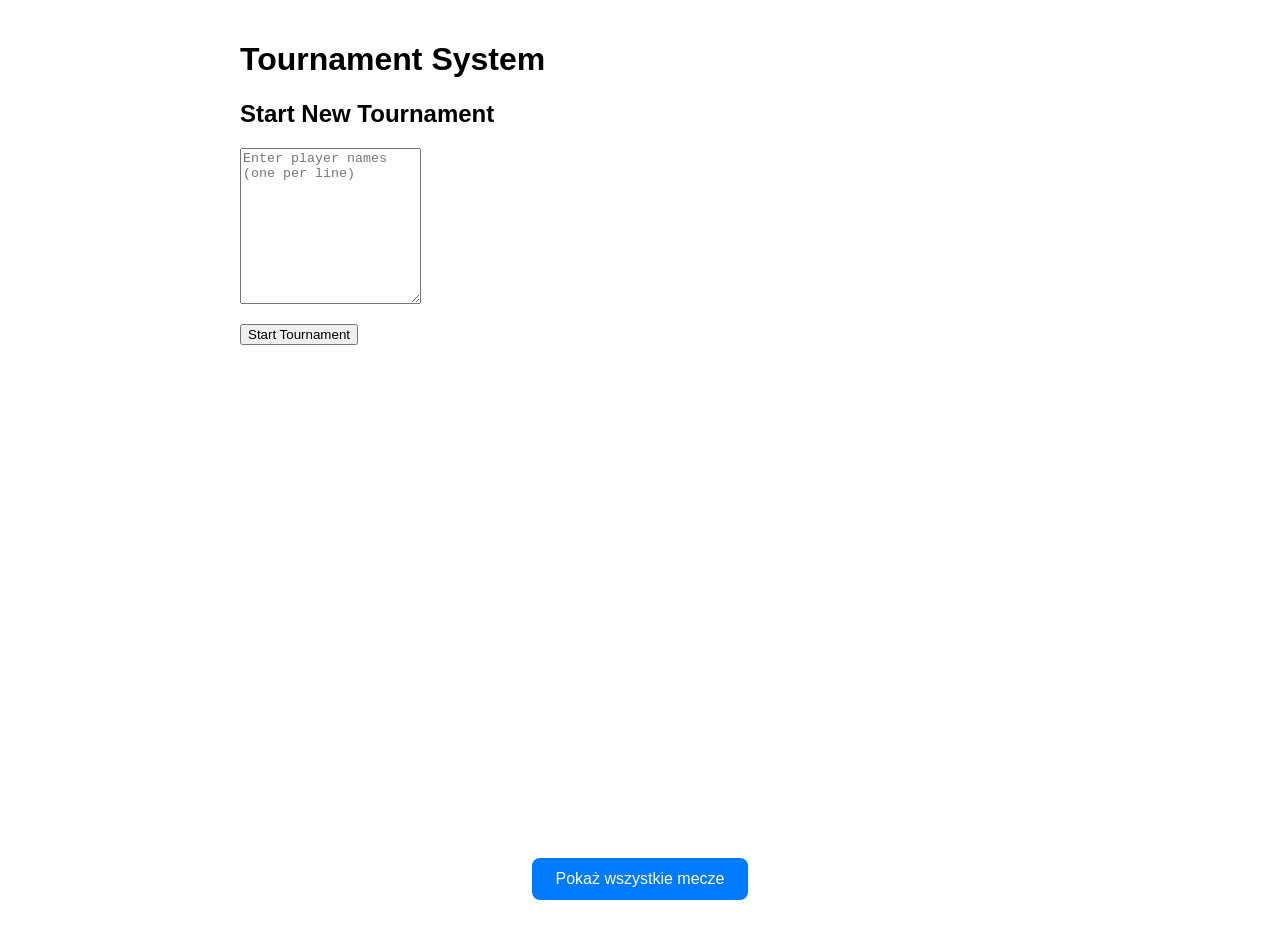
==== src/main/resources/static/index.html @ fcbdcaa3 "fixed button problem" ====
<!DOCTYPE html>
<html lang="en">
<head>
    <meta charset="UTF-8">
    <title>Birthday Tekken</title>
    <link rel="stylesheet" href="style.css">
</head>
<body>
<main>
    <h1>Tournament System</h1>

    <div id="setup-section">
        <h2>Start New Tournament</h2>
        <textarea id="players" rows="10" placeholder="Enter player names (one per line)"></textarea>
    </div>

    <p>
        <button onclick="startTournament()">Start Tournament</button>
    </p>

    <div id="tournament-section" style="display: none;">
        <div class="tournament-info">
            <h3>Round: <span id="current-round"></span></h3>
            <div id="tournament-status"></div>
        </div>

        <div id="matches"></div>
        <button onclick="submitResults()" id="submit-button">Submit Results</button>

        <div class="history-section" id="history-section" style="display:none;">
            <h3>Tournament: match history</h3>
            <div id="history-content"></div>
        </div>
    </div>
</main>

<!-- button na dole -->
<div class="bottom-button">
    <a href="/api/tournament/matches/all">
        <button>Pokaż wszystkie mecze</button>
    </a>
</div>

<script>
    let currentState = null;

    function startTournament() {
        const players = document.getElementById('players').value
            .split('\n')
            .map(p => p.trim())
            .filter(p => p.length > 0);

        if (players.length < 2) {
            alert('Please enter at least 2 players');
            return;
        }

        fetch('/api/tournament/start', {
            method: 'POST',
            headers: {'Content-Type': 'application/json'},
            body: JSON.stringify(players)
        })
        .then(async (res) => {
            if (!res.ok) {
                const data = await res.json().catch(() => ({}));
                throw new Error(data.message || `HTTP ${res.status}`);
            }
            return res.json();
        })
        .then(state => { currentState = state; showTournament(); updateDisplay(); })
        .catch(err => { alert(err.message || 'Error starting tournament'); });
    }

    function showTournament() {
        document.getElementById('setup-section').style.display = 'none';
        document.getElementById('tournament-section').style.display = 'block';
    }

    function updateDisplay() {
        if (!currentState) return;

        document.getElementById('current-round').textContent = currentState.round;
        const matchesDiv = document.getElementById('matches');
        matchesDiv.innerHTML = '';

        const statusDiv = document.getElementById('tournament-status');
        const submitButton = document.getElementById('submit-button');

        if (currentState.finished && !currentState.thirdPlaceMatchRequired) {
            statusDiv.innerHTML = `
                <p><strong>Tournament Finished!</strong></p>
                <p>🏆 Winner: ${currentState.winner}</p>
                ${currentState.runnerUp ? `<p>🥈 Runner-up: ${currentState.runnerUp}</p>` : ''}
                ${currentState.thirdPlace ? `<p>🥉 Third Place: ${currentState.thirdPlace}</p>` : ''}
            `;
            submitButton.style.display = 'none';
        } else {
            statusDiv.innerHTML = `<p>Tournament in progress - Round ${currentState.round}</p>`;
            submitButton.style.display = 'block';
        }

        const matches = currentState.thirdPlaceMatchRequired ?
            [currentState.thirdPlaceMatch] :
            currentState.currentMatches;

        matches.forEach((match, index) => {
            const matchDiv = document.createElement('div');
            matchDiv.className = 'match';

            if (match.byeMatch) {
                matchDiv.className += ' bye-match';
                matchDiv.innerHTML = `
                    <div>${match.player1} advances to next round (bye)</div>
                `;
            } else {
                matchDiv.innerHTML = `
                    <div class="match-players">
                        <div>
                            <label>
                                <input type="radio" name="match${index}" value="${match.player1}">
                                <span class="player">${match.player1}</span>
                            </label>
                        </div>
                        <div>
                            <label>
                                <input type="radio" name="match${index}" value="${match.player2}">
                                <span class="player">${match.player2}</span>
                            </label>
                        </div>
                    </div>
                `;
            }
            matchesDiv.appendChild(matchDiv);
        });

        renderHistory(currentState.history, currentState.thirdPlaceMatch, currentState.thirdPlace);
    }

    function submitResults() {
        try {
            const matches = currentState.thirdPlaceMatchRequired ?
                [currentState.thirdPlaceMatch] :
                currentState.currentMatches;

            const results = matches.map((match, index) => {
                if (match.byeMatch) {
                    return { ...match, winner: match.player1 };
                }
                const winner = document.querySelector(`input[name="match${index}"]:checked`)?.value;
                if (!winner) {
                    throw new Error('Please select a winner for all matches');
                }
                return { ...match, winner };
            });

            const endpoint = currentState.thirdPlaceMatchRequired ?
                '/api/tournament/submit-third-place?winner=' + encodeURIComponent(results[0].winner) :
                '/api/tournament/submit-results';

            const body = currentState.thirdPlaceMatchRequired ? null : results;

            fetch(endpoint, {
                method: 'POST',
                headers: currentState.thirdPlaceMatchRequired ? {} : {'Content-Type': 'application/json'},
                body: currentState.thirdPlaceMatchRequired ? null : JSON.stringify(body)
            })
            .then(response => {
                if (!response.ok) {
                    throw new Error('Network response was not ok');
                }
                return response.json();
            })
            .then(state => {
                currentState = state;
                updateDisplay();
            })
            .catch(error => {
                console.error('Error:', error);
                alert('Error submitting results');
            });
        } catch (error) {
            alert(error.message);
        }
    }

    function renderHistory(history, thirdPlaceMatch, thirdPlaceWinner) {
        const histSection = document.getElementById('history-section');
        const histContent = document.getElementById('history-content');
        if (!history || history.length === 0) {
            histSection.style.display = 'none';
            return;
        }
        histSection.style.display = 'block';
        histContent.innerHTML = '';

        const rounds = {};
        let thirdPlaceHistory = null;
        history.forEach(match => {
            if (match.round && match.round.toLowerCase().includes('third')) {
                thirdPlaceHistory = match;
                return;
            }
            if (!rounds[match.round]) {
                rounds[match.round] = [];
            }
            rounds[match.round].push(match);
        });

        Object.keys(rounds).sort((a, b) => {
            return parseInt(a.replace(/\D/g,''), 10) - parseInt(b.replace(/\D/g,''), 10);
        }).forEach(roundName => {
            const roundDiv = document.createElement('div');
            roundDiv.className = 'history-round';
            roundDiv.innerHTML = `<div class="history-round-title">${roundName}</div>`;

            rounds[roundName].forEach(match => {
                const matchEl = document.createElement('div');
                matchEl.className = 'history-match';
                if (match.byeMatch) {
                    matchEl.innerHTML = `<span class="bye-match">${match.player1} bye</span>`;
                } else if (match.winner) {
                    matchEl.classList.add('winner');
                    matchEl.innerHTML = `${match.player1} vs ${match.player2} — <span>Zwycięzca: ${match.winner}</span>`;
                } else {
                    matchEl.innerHTML = `${match.player1} vs ${match.player2}`;
                }
                roundDiv.appendChild(matchEl);
            });
            histContent.appendChild(roundDiv);
        });

        if (thirdPlaceHistory) {
            const thirdDiv = document.createElement('div');
            thirdDiv.className = 'history-round';
            thirdDiv.innerHTML = `<div class="third-place-title">Mecz o 3. miejsce:</div>
                <div class="history-match${thirdPlaceHistory.winner ? ' winner' : ''}">
                    ${thirdPlaceHistory.player1} vs ${thirdPlaceHistory.player2}
                    ${thirdPlaceHistory.winner ? `— <span>Zwycięzca: ${thirdPlaceHistory.winner}</span>` : ''}
                </div>`;
            histContent.appendChild(thirdDiv);
        }
    }
</script>
</body>
</html>
---- src/main/resources/static/style.css ----
body {
    font-family: Arial, sans-serif;
    max-width: 800px;
    margin: 0 auto;
    padding: 20px;
    min-height: 100vh;
    display: flex;
    flex-direction: column;
}

main {
    flex: 1;
}

.match {
    border: 1px solid #ccc;
    padding: 10px;
    margin: 10px 0;
    border-radius: 4px;
}

.player {
    padding: 5px;
    margin: 2px;
}

.winner {
    background-color: #e6ffe6;
}

.tournament-info {
    margin-bottom: 20px;
    padding: 10px;
    background-color: #f5f5f5;
    border-radius: 4px;
}

.bye-match {
    color: #666;
    font-style: italic;
}

.history-section {
    margin-top: 30px;
    background: #fafcff;
    border-radius: 4px;
    padding: 16px;
    border: 1px solid #e7eef5;
}

.history-round {
    margin-bottom: 15px;
}

.history-round-title {
    font-weight: bold;
    margin-bottom: 5px;
}

.third-place-title {
    font-style: italic;
    margin-top: 18px;
    font-weight: bold;
}

.history-match.winner span {
    font-weight: bold;
    color: #228822;
}

/* --- styl i pozycja przycisku --- */
.bottom-button {
    text-align: center;
    padding: 20px;
}

.bottom-button a button {
    background-color: #007bff; /* niebieski */
    color: white;
    border: none;
    padding: 12px 24px;
    font-size: 16px;
    border-radius: 8px;
    cursor: pointer;
    transition: background-color 0.3s;
}

.bottom-button a button:hover {
    background-color: #0056b3;
}
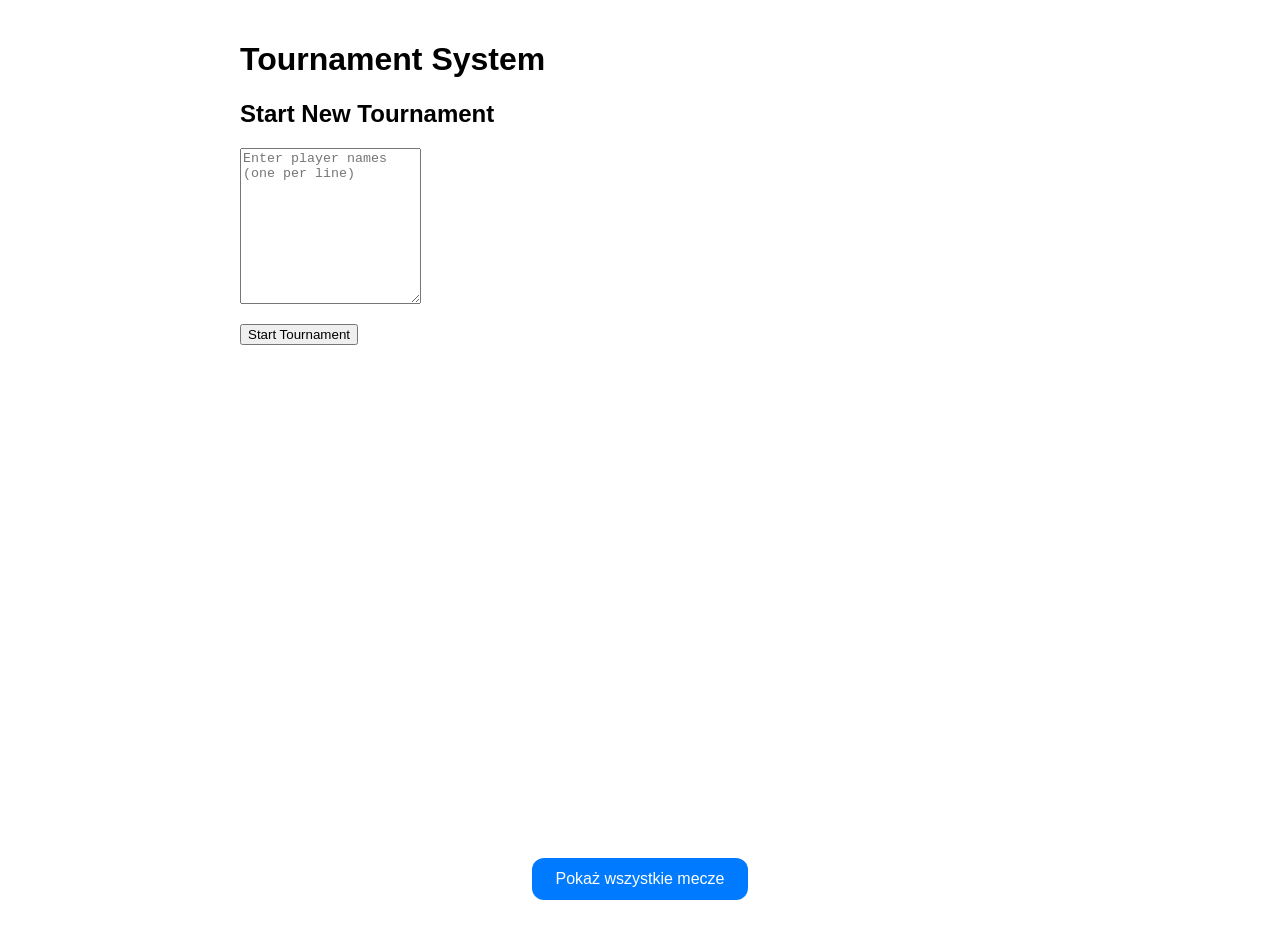
==== commit 9632c99e: "button placemenet change" ====
--- a/src/main/resources/static/index.html
+++ b/src/main/resources/static/index.html
@@ -34,7 +34,7 @@
     </div>
 </main>
 
-<!-- button na dole -->
+
 <div class="bottom-button">
     <a href="/api/tournament/matches/all">
         <button>Pokaż wszystkie mecze</button>
--- a/src/main/resources/static/style.css
+++ b/src/main/resources/static/style.css
@@ -80,7 +80,7 @@
     border: none;
     padding: 12px 24px;
     font-size: 16px;
-    border-radius: 8px;
+    border-radius: 12px;
     cursor: pointer;
     transition: background-color 0.3s;
 }
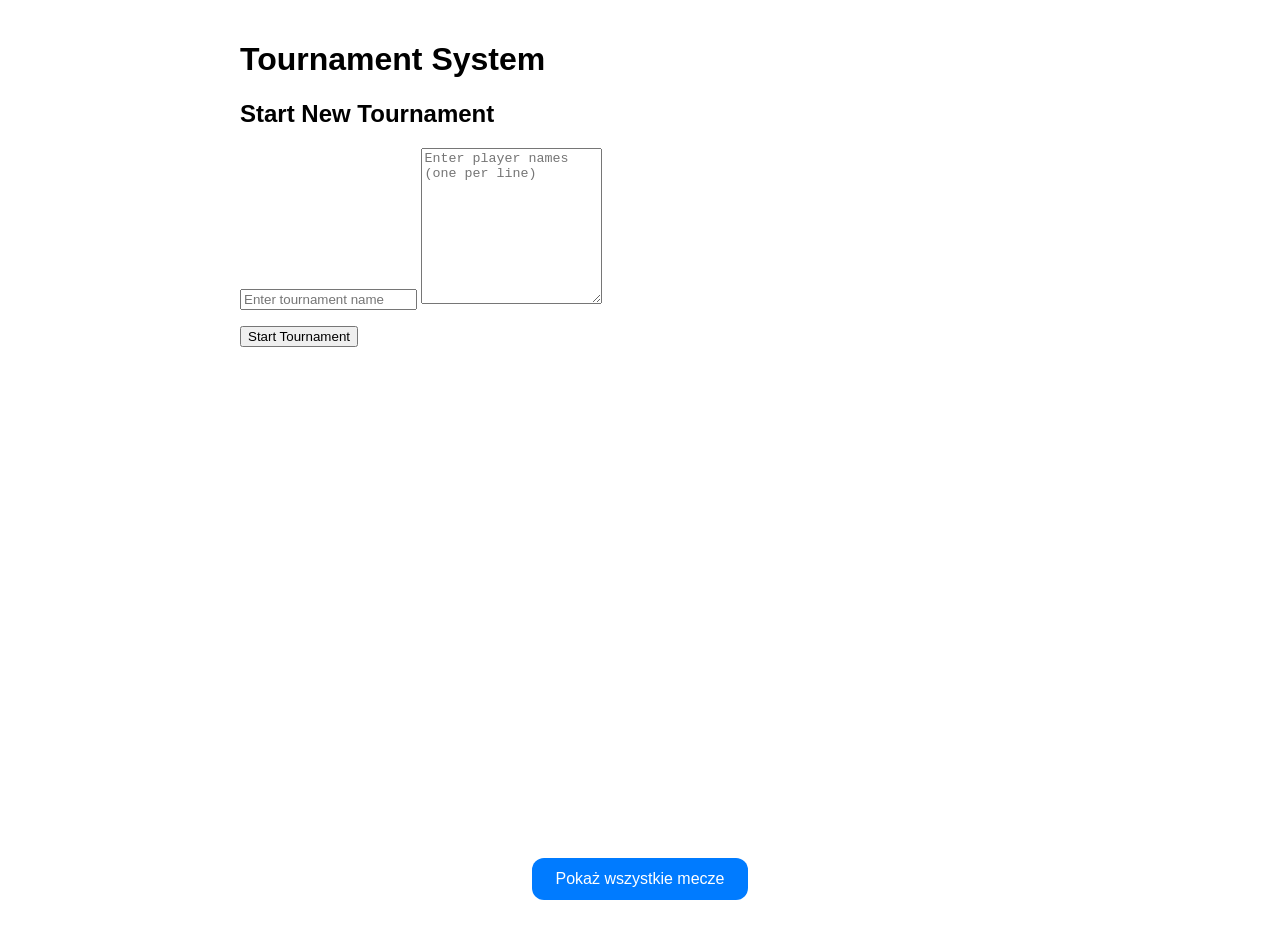
==== commit c07cff29: "added name torunament" ====
--- a/src/main/resources/static/index.html
+++ b/src/main/resources/static/index.html
@@ -11,6 +11,10 @@
 
     <div id="setup-section">
         <h2>Start New Tournament</h2>
+
+        <!-- 👇 nowe pole na nazwę turnieju -->
+        <input type="text" id="tournamentName" placeholder="Enter tournament name" />
+
         <textarea id="players" rows="10" placeholder="Enter player names (one per line)"></textarea>
     </div>
 
@@ -20,6 +24,7 @@
 
     <div id="tournament-section" style="display: none;">
         <div class="tournament-info">
+            <h2 id="tournament-title">Tournament: <span id="tournament-name"></span></h2>
             <h3>Round: <span id="current-round"></span></h3>
             <div id="tournament-status"></div>
         </div>
@@ -34,9 +39,8 @@
     </div>
 </main>
 
-
 <div class="bottom-button">
-    <a href="/api/tournament/matches/all">
+    <a href="/matches.html">
         <button>Pokaż wszystkie mecze</button>
     </a>
 </div>
@@ -45,20 +49,27 @@
     let currentState = null;
 
     function startTournament() {
+        const tournamentName = document.getElementById('tournamentName').value.trim();
         const players = document.getElementById('players').value
             .split('\n')
             .map(p => p.trim())
             .filter(p => p.length > 0);
 
+        if (!tournamentName) {
+            alert('Please enter a tournament name');
+            return;
+        }
         if (players.length < 2) {
             alert('Please enter at least 2 players');
             return;
         }
 
+        const payload = { name: tournamentName, players };
+
         fetch('/api/tournament/start', {
             method: 'POST',
             headers: {'Content-Type': 'application/json'},
-            body: JSON.stringify(players)
+            body: JSON.stringify(payload)
         })
         .then(async (res) => {
             if (!res.ok) {
@@ -67,7 +78,13 @@
             }
             return res.json();
         })
-        .then(state => { currentState = state; showTournament(); updateDisplay(); })
+        .then(state => {
+            currentState = state;
+            // jeśli backend nie odsyła nazwy, zachowaj lokalnie
+            currentState.tournamentName = currentState.tournamentName || tournamentName;
+            showTournament();
+            updateDisplay();
+        })
         .catch(err => { alert(err.message || 'Error starting tournament'); });
     }
 
@@ -79,7 +96,10 @@
     function updateDisplay() {
         if (!currentState) return;
 
+        document.getElementById('tournament-name').textContent =
+            currentState.tournamentName || currentState.name || '(unnamed)';
         document.getElementById('current-round').textContent = currentState.round;
+
         const matchesDiv = document.getElementById('matches');
         matchesDiv.innerHTML = '';
 
@@ -109,9 +129,7 @@
 
             if (match.byeMatch) {
                 matchDiv.className += ' bye-match';
-                matchDiv.innerHTML = `
-                    <div>${match.player1} advances to next round (bye)</div>
-                `;
+                matchDiv.innerHTML = `<div>${match.player1} advances to next round (bye)</div>`;
             } else {
                 matchDiv.innerHTML = `
                     <div class="match-players">
@@ -144,13 +162,13 @@
 
             const results = matches.map((match, index) => {
                 if (match.byeMatch) {
-                    return { ...match, winner: match.player1 };
+                    return { ...match, winner: match.player1, tournamentName: currentState.tournamentName };
                 }
                 const winner = document.querySelector(`input[name="match${index}"]:checked`)?.value;
                 if (!winner) {
                     throw new Error('Please select a winner for all matches');
                 }
-                return { ...match, winner };
+                return { ...match, winner, tournamentName: currentState.tournamentName };
             });
 
             const endpoint = currentState.thirdPlaceMatchRequired ?
--- a/src/main/resources/static/style.css
+++ b/src/main/resources/static/style.css
@@ -88,3 +88,20 @@
 .bottom-button a button:hover {
     background-color: #0056b3;
 }
+
+..danger-btn {
+     background-color: #dc3545; /* czerwony */
+     color: white;
+     border: none;
+     padding: 10px 20px;
+     border-radius: 8px;
+     font-size: 16px;
+     cursor: pointer;
+     margin-top: 20px;
+ }
+
+ .danger-btn:hover {
+     background-color: #b02a37; /* ciemniejszy czerwony */
+ }
+z
+
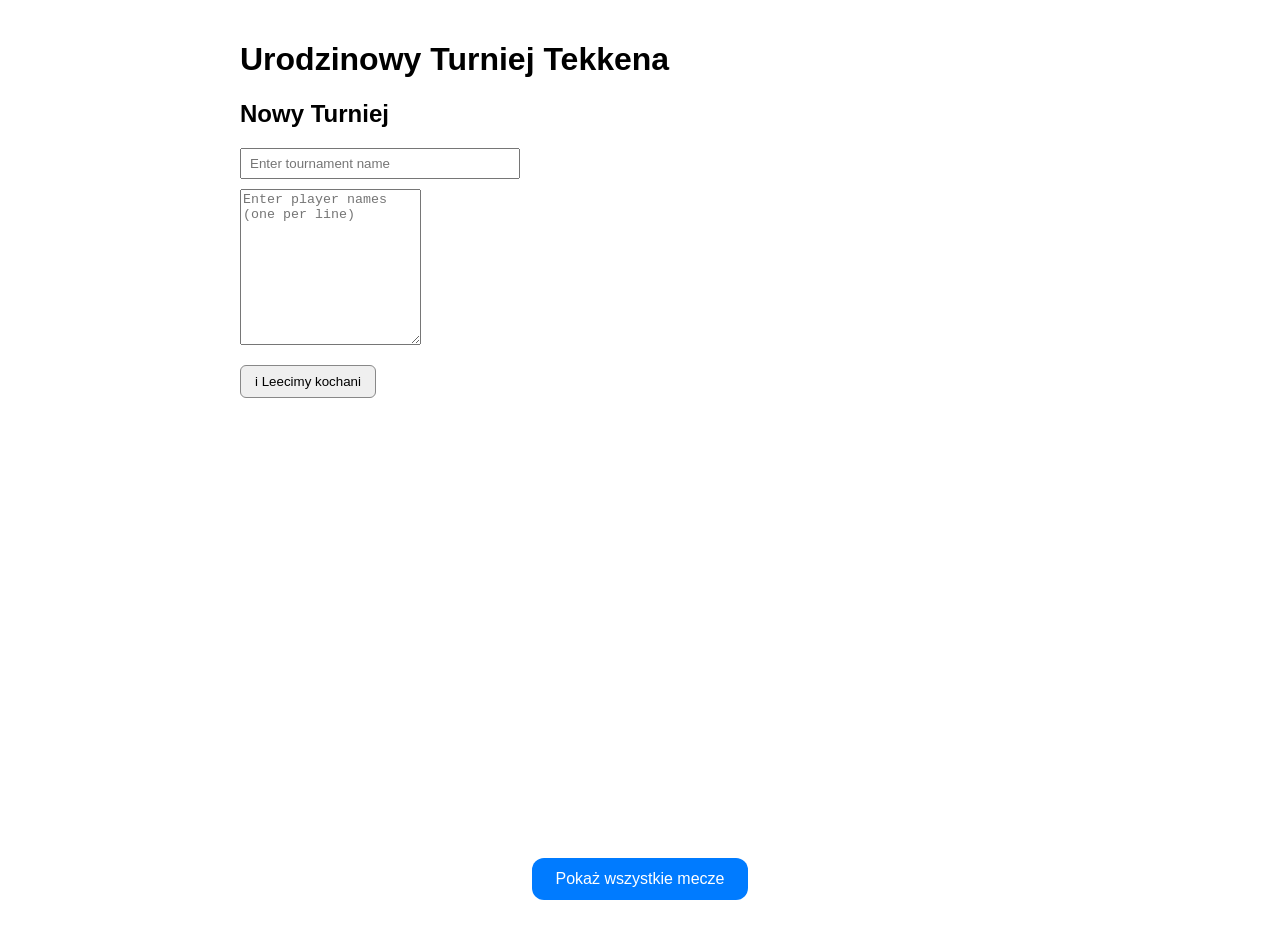
==== commit 087eae78: "fixed torunament name input bug" ====
--- a/src/main/resources/static/index.html
+++ b/src/main/resources/static/index.html
@@ -7,10 +7,10 @@
 </head>
 <body>
 <main>
-    <h1>Tournament System</h1>
+    <h1>Urodzinowy Turniej Tekkena</h1>
 
     <div id="setup-section">
-        <h2>Start New Tournament</h2>
+        <h2>Nowy Turniej</h2>
 
         <!-- 👇 nowe pole na nazwę turnieju -->
         <input type="text" id="tournamentName" placeholder="Enter tournament name" />
@@ -19,7 +19,7 @@
     </div>
 
     <p>
-        <button onclick="startTournament()">Start Tournament</button>
+        <button onclick="startTournament()">i Leecimy kochani</button>
     </p>
 
     <div id="tournament-section" style="display: none;">
@@ -49,44 +49,42 @@
     let currentState = null;
 
     function startTournament() {
-        const tournamentName = document.getElementById('tournamentName').value.trim();
-        const players = document.getElementById('players').value
-            .split('\n')
-            .map(p => p.trim())
-            .filter(p => p.length > 0);
-
-        if (!tournamentName) {
-            alert('Please enter a tournament name');
-            return;
-        }
-        if (players.length < 2) {
-            alert('Please enter at least 2 players');
-            return;
-        }
-
-        const payload = { name: tournamentName, players };
-
-        fetch('/api/tournament/start', {
-            method: 'POST',
-            headers: {'Content-Type': 'application/json'},
-            body: JSON.stringify(payload)
-        })
-        .then(async (res) => {
-            if (!res.ok) {
-                const data = await res.json().catch(() => ({}));
-                throw new Error(data.message || `HTTP ${res.status}`);
-            }
-            return res.json();
-        })
-        .then(state => {
-            currentState = state;
-            // jeśli backend nie odsyła nazwy, zachowaj lokalnie
-            currentState.tournamentName = currentState.tournamentName || tournamentName;
-            showTournament();
-            updateDisplay();
-        })
-        .catch(err => { alert(err.message || 'Error starting tournament'); });
-    }
+    const tournamentName = document.getElementById('tournamentName').value.trim();
+    const players = document.getElementById('players').value
+        .split('\n')
+        .map(p => p.trim())
+        .filter(p => p.length > 0);
+
+    if (!tournamentName) {
+        alert('Please enter a tournament name');
+        return;
+    }
+    if (players.length < 2) {
+        alert('Please enter at least 2 players');
+        return;
+    }
+
+    // 👉 BACKEND oczekuje samej listy, więc wysyłamy tylko players:
+    fetch('/api/tournament/start', {
+        method: 'POST',
+        headers: {'Content-Type': 'application/json'},
+        body: JSON.stringify(players)
+    })
+    .then(async (res) => {
+        if (!res.ok) {
+            const data = await res.json().catch(() => ({}));
+            throw new Error(data.message || `HTTP ${res.status}`);
+        }
+        return res.json();
+    })
+    .then(state => {
+        currentState = state || {};
+        currentState.tournamentName = tournamentName;
+        showTournament();
+        updateDisplay();
+    })
+    .catch(err => { alert(err.message || 'Error starting tournament'); });
+}
 
     function showTournament() {
         document.getElementById('setup-section').style.display = 'none';
--- a/src/main/resources/static/style.css
+++ b/src/main/resources/static/style.css
@@ -103,5 +103,19 @@
  .danger-btn:hover {
      background-color: #b02a37; /* ciemniejszy czerwony */
  }
-z
 
+button {
+  padding: 8px 14px;
+  border-radius: 6px;
+  border: 1px solid #888;
+  cursor: pointer;
+}
+button:hover { filter: brightness(0.95); }
+#tournamentName {
+  display: block;
+  margin-bottom: 10px;
+  padding: 6px 8px;
+  width: 260px;
+}
+
+
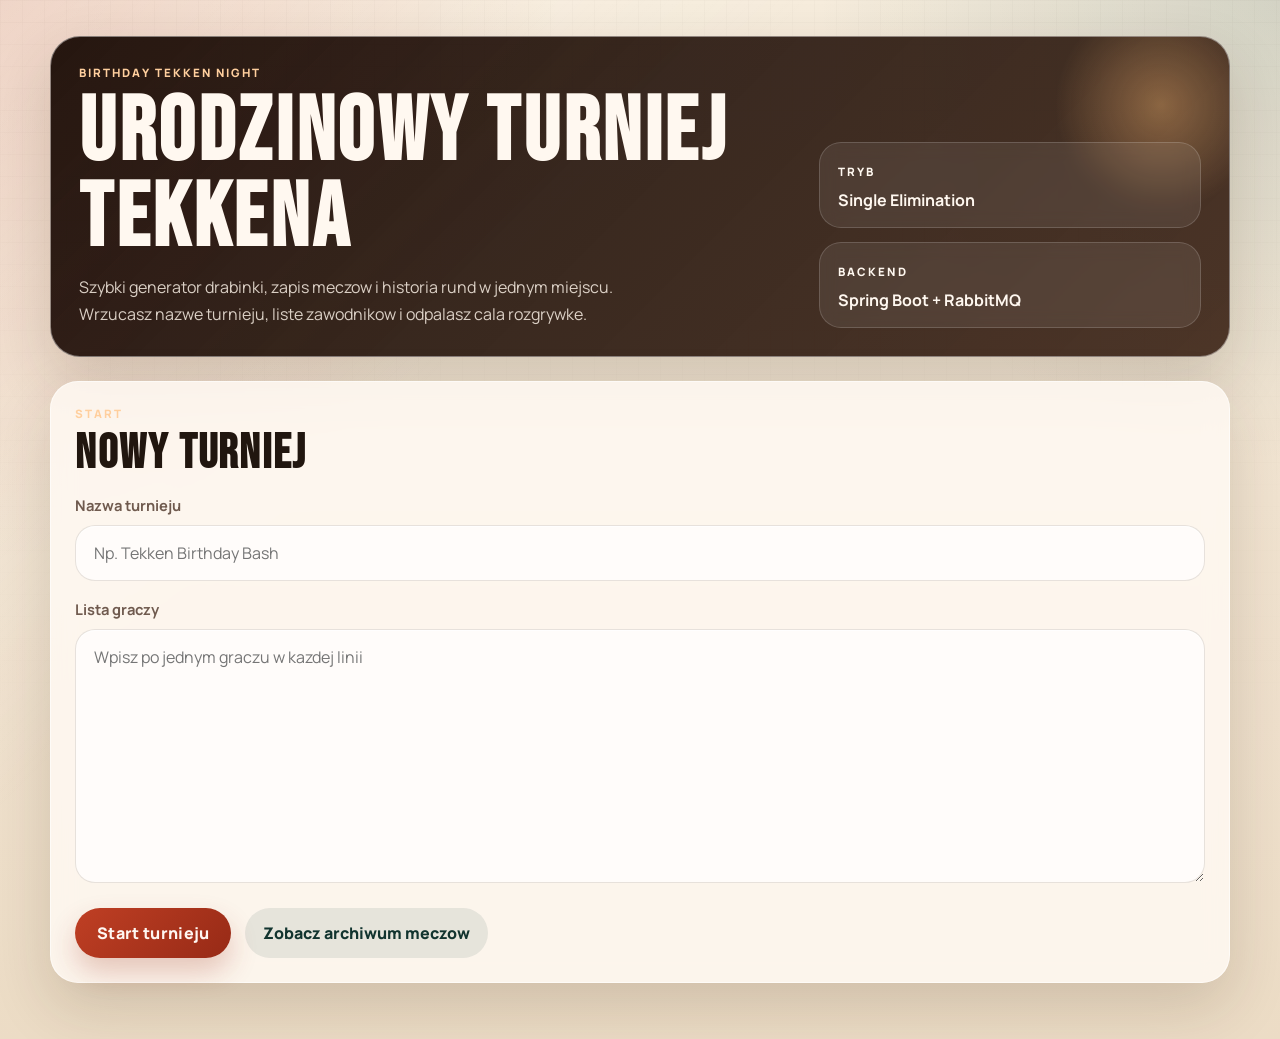
==== commit 512aedc6: "frontend fixed" ====
--- a/src/main/resources/static/index.html
+++ b/src/main/resources/static/index.html
@@ -2,260 +2,82 @@
 <html lang="en">
 <head>
     <meta charset="UTF-8">
+    <meta name="viewport" content="width=device-width, initial-scale=1.0">
     <title>Birthday Tekken</title>
+    <link rel="preconnect" href="https://fonts.googleapis.com">
+    <link rel="preconnect" href="https://fonts.gstatic.com" crossorigin>
+    <link href="https://fonts.googleapis.com/css2?family=Bebas+Neue&family=Manrope:wght@400;500;700;800&display=swap" rel="stylesheet">
     <link rel="stylesheet" href="style.css">
 </head>
-<body>
-<main>
-    <h1>Urodzinowy Turniej Tekkena</h1>
+<body class="page-home">
+<main class="page-shell">
+    <section class="hero-panel">
+        <div class="hero-copy">
+            <p class="eyebrow">Birthday Tekken Night</p>
+            <h1>Urodzinowy Turniej Tekkena</h1>
+            <p class="hero-text">
+                Szybki generator drabinki, zapis meczow i historia rund w jednym miejscu.
+                Wrzucasz nazwe turnieju, liste zawodnikow i odpalasz cala rozgrywke.
+            </p>
+        </div>
+        <div class="hero-badge-stack">
+            <div class="stat-chip">
+                <span class="stat-chip-label">Tryb</span>
+                <strong>Single Elimination</strong>
+            </div>
+            <div class="stat-chip">
+                <span class="stat-chip-label">Backend</span>
+                <strong>Spring Boot + RabbitMQ</strong>
+            </div>
+        </div>
+    </section>
 
-    <div id="setup-section">
-        <h2>Nowy Turniej</h2>
+    <section class="panel-card setup-card" id="setup-section">
+        <div class="section-heading">
+            <p class="section-kicker">Start</p>
+            <h2>Nowy Turniej</h2>
+        </div>
 
-        <!-- 👇 nowe pole na nazwę turnieju -->
-        <input type="text" id="tournamentName" placeholder="Enter tournament name" />
+        <label class="field-label" for="tournamentName">Nazwa turnieju</label>
+        <input type="text" id="tournamentName" placeholder="Np. Tekken Birthday Bash" />
 
-        <textarea id="players" rows="10" placeholder="Enter player names (one per line)"></textarea>
-    </div>
+        <label class="field-label" for="players">Lista graczy</label>
+        <textarea id="players" rows="10" placeholder="Wpisz po jednym graczu w kazdej linii"></textarea>
 
-    <p>
-        <button onclick="startTournament()">i Leecimy kochani</button>
-    </p>
+        <div class="cta-row">
+            <button class="primary-button" onclick="startTournament()">Start turnieju</button>
+            <a class="ghost-link" href="/matches.html">Zobacz archiwum meczow</a>
+        </div>
+    </section>
 
-    <div id="tournament-section" style="display: none;">
-        <div class="tournament-info">
-            <h2 id="tournament-title">Tournament: <span id="tournament-name"></span></h2>
-            <h3>Round: <span id="current-round"></span></h3>
+    <section class="tournament-layout" id="tournament-section" style="display: none;">
+        <div class="panel-card tournament-info">
+            <div class="section-heading compact-heading">
+                <p class="section-kicker">Live bracket</p>
+                <h2 id="tournament-title">Tournament: <span id="tournament-name"></span></h2>
+            </div>
+            <div class="round-pill">Runda <span id="current-round"></span></div>
             <div id="tournament-status"></div>
         </div>
 
-        <div id="matches"></div>
-        <button onclick="submitResults()" id="submit-button">Submit Results</button>
+        <div class="panel-card matches-card">
+            <div class="section-heading compact-heading">
+                <p class="section-kicker">Aktualna kolejka</p>
+                <h3>Wybierz zwyciezcow</h3>
+            </div>
+            <div id="matches"></div>
+            <button class="primary-button submit-button" onclick="submitResults()" id="submit-button">Zapisz wyniki</button>
+        </div>
 
-        <div class="history-section" id="history-section" style="display:none;">
-            <h3>Tournament: match history</h3>
+        <div class="panel-card history-section" id="history-section" style="display:none;">
+            <div class="section-heading compact-heading">
+                <p class="section-kicker">Historia</p>
+                <h3>Historia meczow</h3>
+            </div>
             <div id="history-content"></div>
         </div>
-    </div>
+    </section>
 </main>
-
-<div class="bottom-button">
-    <a href="/matches.html">
-        <button>Pokaż wszystkie mecze</button>
-    </a>
-</div>
-
-<script>
-    let currentState = null;
-
-    function startTournament() {
-    const tournamentName = document.getElementById('tournamentName').value.trim();
-    const players = document.getElementById('players').value
-        .split('\n')
-        .map(p => p.trim())
-        .filter(p => p.length > 0);
-
-    if (!tournamentName) {
-        alert('Please enter a tournament name');
-        return;
-    }
-    if (players.length < 2) {
-        alert('Please enter at least 2 players');
-        return;
-    }
-
-    // 👉 BACKEND oczekuje samej listy, więc wysyłamy tylko players:
-    fetch('/api/tournament/start', {
-        method: 'POST',
-        headers: {'Content-Type': 'application/json'},
-        body: JSON.stringify(players)
-    })
-    .then(async (res) => {
-        if (!res.ok) {
-            const data = await res.json().catch(() => ({}));
-            throw new Error(data.message || `HTTP ${res.status}`);
-        }
-        return res.json();
-    })
-    .then(state => {
-        currentState = state || {};
-        currentState.tournamentName = tournamentName;
-        showTournament();
-        updateDisplay();
-    })
-    .catch(err => { alert(err.message || 'Error starting tournament'); });
-}
-
-    function showTournament() {
-        document.getElementById('setup-section').style.display = 'none';
-        document.getElementById('tournament-section').style.display = 'block';
-    }
-
-    function updateDisplay() {
-        if (!currentState) return;
-
-        document.getElementById('tournament-name').textContent =
-            currentState.tournamentName || currentState.name || '(unnamed)';
-        document.getElementById('current-round').textContent = currentState.round;
-
-        const matchesDiv = document.getElementById('matches');
-        matchesDiv.innerHTML = '';
-
-        const statusDiv = document.getElementById('tournament-status');
-        const submitButton = document.getElementById('submit-button');
-
-        if (currentState.finished && !currentState.thirdPlaceMatchRequired) {
-            statusDiv.innerHTML = `
-                <p><strong>Tournament Finished!</strong></p>
-                <p>🏆 Winner: ${currentState.winner}</p>
-                ${currentState.runnerUp ? `<p>🥈 Runner-up: ${currentState.runnerUp}</p>` : ''}
-                ${currentState.thirdPlace ? `<p>🥉 Third Place: ${currentState.thirdPlace}</p>` : ''}
-            `;
-            submitButton.style.display = 'none';
-        } else {
-            statusDiv.innerHTML = `<p>Tournament in progress - Round ${currentState.round}</p>`;
-            submitButton.style.display = 'block';
-        }
-
-        const matches = currentState.thirdPlaceMatchRequired ?
-            [currentState.thirdPlaceMatch] :
-            currentState.currentMatches;
-
-        matches.forEach((match, index) => {
-            const matchDiv = document.createElement('div');
-            matchDiv.className = 'match';
-
-            if (match.byeMatch) {
-                matchDiv.className += ' bye-match';
-                matchDiv.innerHTML = `<div>${match.player1} advances to next round (bye)</div>`;
-            } else {
-                matchDiv.innerHTML = `
-                    <div class="match-players">
-                        <div>
-                            <label>
-                                <input type="radio" name="match${index}" value="${match.player1}">
-                                <span class="player">${match.player1}</span>
-                            </label>
-                        </div>
-                        <div>
-                            <label>
-                                <input type="radio" name="match${index}" value="${match.player2}">
-                                <span class="player">${match.player2}</span>
-                            </label>
-                        </div>
-                    </div>
-                `;
-            }
-            matchesDiv.appendChild(matchDiv);
-        });
-
-        renderHistory(currentState.history, currentState.thirdPlaceMatch, currentState.thirdPlace);
-    }
-
-    function submitResults() {
-        try {
-            const matches = currentState.thirdPlaceMatchRequired ?
-                [currentState.thirdPlaceMatch] :
-                currentState.currentMatches;
-
-            const results = matches.map((match, index) => {
-                if (match.byeMatch) {
-                    return { ...match, winner: match.player1, tournamentName: currentState.tournamentName };
-                }
-                const winner = document.querySelector(`input[name="match${index}"]:checked`)?.value;
-                if (!winner) {
-                    throw new Error('Please select a winner for all matches');
-                }
-                return { ...match, winner, tournamentName: currentState.tournamentName };
-            });
-
-            const endpoint = currentState.thirdPlaceMatchRequired ?
-                '/api/tournament/submit-third-place?winner=' + encodeURIComponent(results[0].winner) :
-                '/api/tournament/submit-results';
-
-            const body = currentState.thirdPlaceMatchRequired ? null : results;
-
-            fetch(endpoint, {
-                method: 'POST',
-                headers: currentState.thirdPlaceMatchRequired ? {} : {'Content-Type': 'application/json'},
-                body: currentState.thirdPlaceMatchRequired ? null : JSON.stringify(body)
-            })
-            .then(response => {
-                if (!response.ok) {
-                    throw new Error('Network response was not ok');
-                }
-                return response.json();
-            })
-            .then(state => {
-                currentState = state;
-                updateDisplay();
-            })
-            .catch(error => {
-                console.error('Error:', error);
-                alert('Error submitting results');
-            });
-        } catch (error) {
-            alert(error.message);
-        }
-    }
-
-    function renderHistory(history, thirdPlaceMatch, thirdPlaceWinner) {
-        const histSection = document.getElementById('history-section');
-        const histContent = document.getElementById('history-content');
-        if (!history || history.length === 0) {
-            histSection.style.display = 'none';
-            return;
-        }
-        histSection.style.display = 'block';
-        histContent.innerHTML = '';
-
-        const rounds = {};
-        let thirdPlaceHistory = null;
-        history.forEach(match => {
-            if (match.round && match.round.toLowerCase().includes('third')) {
-                thirdPlaceHistory = match;
-                return;
-            }
-            if (!rounds[match.round]) {
-                rounds[match.round] = [];
-            }
-            rounds[match.round].push(match);
-        });
-
-        Object.keys(rounds).sort((a, b) => {
-            return parseInt(a.replace(/\D/g,''), 10) - parseInt(b.replace(/\D/g,''), 10);
-        }).forEach(roundName => {
-            const roundDiv = document.createElement('div');
-            roundDiv.className = 'history-round';
-            roundDiv.innerHTML = `<div class="history-round-title">${roundName}</div>`;
-
-            rounds[roundName].forEach(match => {
-                const matchEl = document.createElement('div');
-                matchEl.className = 'history-match';
-                if (match.byeMatch) {
-                    matchEl.innerHTML = `<span class="bye-match">${match.player1} bye</span>`;
-                } else if (match.winner) {
-                    matchEl.classList.add('winner');
-                    matchEl.innerHTML = `${match.player1} vs ${match.player2} — <span>Zwycięzca: ${match.winner}</span>`;
-                } else {
-                    matchEl.innerHTML = `${match.player1} vs ${match.player2}`;
-                }
-                roundDiv.appendChild(matchEl);
-            });
-            histContent.appendChild(roundDiv);
-        });
-
-        if (thirdPlaceHistory) {
-            const thirdDiv = document.createElement('div');
-            thirdDiv.className = 'history-round';
-            thirdDiv.innerHTML = `<div class="third-place-title">Mecz o 3. miejsce:</div>
-                <div class="history-match${thirdPlaceHistory.winner ? ' winner' : ''}">
-                    ${thirdPlaceHistory.player1} vs ${thirdPlaceHistory.player2}
-                    ${thirdPlaceHistory.winner ? `— <span>Zwycięzca: ${thirdPlaceHistory.winner}</span>` : ''}
-                </div>`;
-            histContent.appendChild(thirdDiv);
-        }
-    }
-</script>
+<script src="/app.js?v=1"></script>
 </body>
 </html>
--- a/src/main/resources/static/style.css
+++ b/src/main/resources/static/style.css
@@ -1,121 +1,524 @@
+:root {
+    --bg: #f6ede1;
+    --bg-accent: #eadac6;
+    --panel: rgba(255, 250, 244, 0.84);
+    --panel-strong: #fff8f0;
+    --ink: #21160f;
+    --muted: #6f5a4e;
+    --line: rgba(86, 56, 34, 0.14);
+    --primary: #bf3f24;
+    --primary-strong: #972a16;
+    --secondary: #1f4d47;
+    --secondary-strong: #12342f;
+    --success: #2d7b4f;
+    --danger: #a52134;
+    --shadow: 0 24px 60px rgba(50, 28, 14, 0.16);
+}
+
+* {
+    box-sizing: border-box;
+}
+
+html {
+    min-height: 100%;
+    background:
+        radial-gradient(circle at top left, rgba(191, 63, 36, 0.24), transparent 34%),
+        radial-gradient(circle at top right, rgba(31, 77, 71, 0.18), transparent 28%),
+        linear-gradient(180deg, #f5ead8 0%, #efe0cb 48%, #ead8bf 100%);
+}
+
 body {
-    font-family: Arial, sans-serif;
-    max-width: 800px;
+    margin: 0;
+    min-height: 100vh;
+    color: var(--ink);
+    font-family: "Manrope", sans-serif;
+    background:
+        linear-gradient(135deg, rgba(255, 255, 255, 0.26), transparent 35%),
+        linear-gradient(0deg, rgba(255, 255, 255, 0.1), rgba(255, 255, 255, 0.1));
+}
+
+body::before {
+    content: "";
+    position: fixed;
+    inset: 0;
+    pointer-events: none;
+    background-image:
+        linear-gradient(rgba(33, 22, 15, 0.03) 1px, transparent 1px),
+        linear-gradient(90deg, rgba(33, 22, 15, 0.03) 1px, transparent 1px);
+    background-size: 22px 22px;
+    mask-image: linear-gradient(180deg, rgba(0, 0, 0, 0.45), transparent 90%);
+}
+
+h1,
+h2,
+h3 {
+    margin: 0;
+    line-height: 0.96;
+}
+
+h1,
+h2 {
+    font-family: "Bebas Neue", sans-serif;
+    letter-spacing: 0.04em;
+}
+
+p {
+    margin: 0;
+}
+
+a {
+    color: inherit;
+    text-decoration: none;
+}
+
+button,
+input,
+textarea {
+    font: inherit;
+}
+
+button {
+    border: 0;
+    cursor: pointer;
+}
+
+.page-shell {
+    width: min(1180px, calc(100% - 32px));
     margin: 0 auto;
-    padding: 20px;
-    min-height: 100vh;
+    padding: 36px 0 56px;
+}
+
+.hero-panel {
+    position: relative;
+    display: grid;
+    grid-template-columns: minmax(0, 1.5fr) minmax(260px, 0.8fr);
+    gap: 24px;
+    align-items: end;
+    margin-bottom: 24px;
+    padding: 28px;
+    border: 1px solid rgba(255, 255, 255, 0.42);
+    border-radius: 30px;
+    background:
+        linear-gradient(135deg, rgba(24, 13, 8, 0.93), rgba(54, 29, 16, 0.88)),
+        linear-gradient(135deg, rgba(191, 63, 36, 0.5), transparent 45%);
+    color: #fff8f0;
+    box-shadow: var(--shadow);
+    overflow: hidden;
+}
+
+.hero-panel::after {
+    content: "";
+    position: absolute;
+    top: -42px;
+    right: -42px;
+    width: 220px;
+    height: 220px;
+    border-radius: 50%;
+    background: radial-gradient(circle, rgba(255, 188, 116, 0.38), transparent 68%);
+}
+
+.hero-panel-compact {
+    align-items: center;
+}
+
+.hero-copy,
+.hero-badge-stack {
+    position: relative;
+    z-index: 1;
+}
+
+.eyebrow,
+.section-kicker,
+.stat-chip-label {
+    text-transform: uppercase;
+    letter-spacing: 0.18em;
+    font-size: 0.72rem;
+    font-weight: 800;
+}
+
+.eyebrow,
+.section-kicker {
+    color: #ffcf9e;
+    margin-bottom: 10px;
+}
+
+.hero-copy h1 {
+    font-size: clamp(3.5rem, 7vw, 6.2rem);
+    margin-bottom: 12px;
+}
+
+.hero-text {
+    max-width: 58ch;
+    color: rgba(255, 245, 234, 0.82);
+    font-size: 1rem;
+    line-height: 1.7;
+}
+
+.hero-badge-stack {
+    display: grid;
+    gap: 14px;
+}
+
+.stat-chip {
+    padding: 16px 18px;
+    border: 1px solid rgba(255, 255, 255, 0.16);
+    border-radius: 22px;
+    background: rgba(255, 255, 255, 0.08);
+    backdrop-filter: blur(8px);
+}
+
+.stat-chip strong {
+    display: block;
+    margin-top: 8px;
+    font-size: 1rem;
+}
+
+.panel-card {
+    background: var(--panel);
+    border: 1px solid rgba(255, 255, 255, 0.55);
+    border-radius: 28px;
+    box-shadow: var(--shadow);
+    backdrop-filter: blur(12px);
+}
+
+.setup-card,
+.archive-card,
+.tournament-info,
+.matches-card,
+.history-section {
+    animation: rise-in 0.55s ease both;
+}
+
+.setup-card,
+.archive-card,
+.matches-card,
+.history-section {
+    padding: 24px;
+}
+
+.section-heading {
+    margin-bottom: 18px;
+}
+
+.section-heading h2,
+.section-heading h3 {
+    font-size: clamp(2rem, 4vw, 3rem);
+}
+
+.compact-heading h3,
+.compact-heading h2 {
+    font-size: clamp(1.8rem, 3.8vw, 2.8rem);
+}
+
+.field-label {
+    display: block;
+    margin-bottom: 10px;
+    color: var(--muted);
+    font-size: 0.92rem;
+    font-weight: 700;
+}
+
+#tournamentName,
+#players {
+    width: 100%;
+    border: 1px solid var(--line);
+    border-radius: 20px;
+    background: rgba(255, 255, 255, 0.74);
+    color: var(--ink);
+    padding: 16px 18px;
+    box-shadow: inset 0 1px 0 rgba(255, 255, 255, 0.65);
+    transition: border-color 0.2s ease, box-shadow 0.2s ease, transform 0.2s ease;
+}
+
+#tournamentName {
+    margin-bottom: 18px;
+}
+
+#players {
+    min-height: 220px;
+    resize: vertical;
+}
+
+#tournamentName:focus,
+#players:focus {
+    outline: none;
+    border-color: rgba(191, 63, 36, 0.55);
+    box-shadow: 0 0 0 4px rgba(191, 63, 36, 0.14);
+    transform: translateY(-1px);
+}
+
+.cta-row {
     display: flex;
-    flex-direction: column;
-}
-
-main {
-    flex: 1;
+    flex-wrap: wrap;
+    gap: 14px;
+    align-items: center;
+    margin-top: 20px;
+}
+
+.primary-button,
+.danger-btn {
+    min-height: 50px;
+    padding: 0 22px;
+    border-radius: 999px;
+    font-weight: 800;
+    letter-spacing: 0.02em;
+    transition: transform 0.2s ease, box-shadow 0.2s ease, background 0.2s ease;
+}
+
+.primary-button {
+    background: linear-gradient(135deg, var(--primary), var(--primary-strong));
+    color: #fff7f2;
+    box-shadow: 0 14px 28px rgba(151, 42, 22, 0.24);
+}
+
+.primary-button:hover,
+.danger-btn:hover,
+.ghost-link:hover {
+    transform: translateY(-1px);
+}
+
+.primary-button:hover {
+    box-shadow: 0 18px 32px rgba(151, 42, 22, 0.32);
+}
+
+.submit-button {
+    margin-top: 20px;
+}
+
+.ghost-link {
+    display: inline-flex;
+    align-items: center;
+    min-height: 50px;
+    padding: 0 18px;
+    border-radius: 999px;
+    background: rgba(31, 77, 71, 0.1);
+    color: var(--secondary-strong);
+    font-weight: 800;
+}
+
+.ghost-link-bright {
+    background: rgba(255, 255, 255, 0.1);
+    color: #fff8f0;
+    border: 1px solid rgba(255, 255, 255, 0.16);
+}
+
+.tournament-layout {
+    display: grid;
+    gap: 20px;
+    grid-template-columns: 1fr;
+}
+
+.tournament-info {
+    display: grid;
+    gap: 14px;
+    padding: 22px 24px;
+    background: linear-gradient(135deg, rgba(255, 249, 241, 0.96), rgba(249, 237, 221, 0.84));
+}
+
+.round-pill {
+    display: inline-flex;
+    align-items: center;
+    width: fit-content;
+    padding: 10px 14px;
+    border-radius: 999px;
+    background: rgba(31, 77, 71, 0.1);
+    color: var(--secondary-strong);
+    font-size: 0.92rem;
+    font-weight: 800;
+}
+
+#tournament-status p {
+    padding: 10px 14px;
+    border-radius: 16px;
+    background: rgba(191, 63, 36, 0.08);
+    color: var(--ink);
+}
+
+#matches {
+    display: grid;
+    gap: 16px;
 }
 
 .match {
-    border: 1px solid #ccc;
-    padding: 10px;
-    margin: 10px 0;
-    border-radius: 4px;
+    padding: 18px;
+    border-radius: 24px;
+    border: 1px solid rgba(86, 56, 34, 0.12);
+    background: linear-gradient(180deg, rgba(255, 255, 255, 0.94), rgba(248, 239, 229, 0.88));
+    box-shadow: 0 12px 28px rgba(70, 44, 26, 0.08);
+}
+
+.match-players {
+    display: grid;
+    gap: 10px;
+}
+
+.match label {
+    display: flex;
+    align-items: center;
+    gap: 12px;
+    padding: 14px 16px;
+    border-radius: 18px;
+    background: rgba(31, 77, 71, 0.05);
+    border: 1px solid transparent;
+    transition: background 0.2s ease, border-color 0.2s ease;
+}
+
+.match label:hover {
+    background: rgba(31, 77, 71, 0.1);
+    border-color: rgba(31, 77, 71, 0.12);
+}
+
+.match input[type="radio"] {
+    width: 18px;
+    height: 18px;
+    accent-color: var(--primary);
 }
 
 .player {
-    padding: 5px;
-    margin: 2px;
-}
-
-.winner {
-    background-color: #e6ffe6;
-}
-
-.tournament-info {
-    margin-bottom: 20px;
-    padding: 10px;
-    background-color: #f5f5f5;
-    border-radius: 4px;
+    font-weight: 700;
 }
 
 .bye-match {
-    color: #666;
+    color: var(--muted);
     font-style: italic;
 }
 
 .history-section {
-    margin-top: 30px;
-    background: #fafcff;
-    border-radius: 4px;
+    background: linear-gradient(180deg, rgba(255, 252, 247, 0.96), rgba(247, 237, 225, 0.84));
+}
+
+.history-round {
+    margin-bottom: 18px;
     padding: 16px;
-    border: 1px solid #e7eef5;
-}
-
-.history-round {
-    margin-bottom: 15px;
-}
-
-.history-round-title {
-    font-weight: bold;
-    margin-bottom: 5px;
+    border-radius: 20px;
+    background: rgba(255, 255, 255, 0.56);
+    border: 1px solid rgba(86, 56, 34, 0.08);
+}
+
+.history-round-title,
+.third-place-title {
+    margin-bottom: 10px;
+    font-weight: 800;
+    color: var(--secondary-strong);
 }
 
 .third-place-title {
     font-style: italic;
-    margin-top: 18px;
-    font-weight: bold;
+}
+
+.history-match {
+    padding: 8px 0;
+    line-height: 1.6;
+}
+
+.winner {
+    background: rgba(45, 123, 79, 0.1);
 }
 
 .history-match.winner span {
-    font-weight: bold;
-    color: #228822;
-}
-
-/* --- styl i pozycja przycisku --- */
-.bottom-button {
-    text-align: center;
-    padding: 20px;
-}
-
-.bottom-button a button {
-    background-color: #007bff; /* niebieski */
-    color: white;
-    border: none;
-    padding: 12px 24px;
-    font-size: 16px;
-    border-radius: 12px;
-    cursor: pointer;
-    transition: background-color 0.3s;
-}
-
-.bottom-button a button:hover {
-    background-color: #0056b3;
-}
-
-..danger-btn {
-     background-color: #dc3545; /* czerwony */
-     color: white;
-     border: none;
-     padding: 10px 20px;
-     border-radius: 8px;
-     font-size: 16px;
-     cursor: pointer;
-     margin-top: 20px;
- }
-
- .danger-btn:hover {
-     background-color: #b02a37; /* ciemniejszy czerwony */
- }
-
-button {
-  padding: 8px 14px;
-  border-radius: 6px;
-  border: 1px solid #888;
-  cursor: pointer;
-}
-button:hover { filter: brightness(0.95); }
-#tournamentName {
-  display: block;
-  margin-bottom: 10px;
-  padding: 6px 8px;
-  width: 260px;
-}
-
-
+    font-weight: 800;
+    color: var(--success);
+}
+
+.archive-toolbar {
+    display: flex;
+    justify-content: space-between;
+    gap: 16px;
+    align-items: center;
+    margin-bottom: 18px;
+}
+
+.table-shell {
+    overflow-x: auto;
+    border-radius: 22px;
+    border: 1px solid rgba(86, 56, 34, 0.1);
+    background: rgba(255, 255, 255, 0.72);
+}
+
+table {
+    width: 100%;
+    border-collapse: collapse;
+    min-width: 860px;
+}
+
+thead th {
+    padding: 16px 14px;
+    background: linear-gradient(135deg, var(--secondary), var(--secondary-strong));
+    color: #f7f4ef;
+    text-align: left;
+    font-size: 0.84rem;
+    text-transform: uppercase;
+    letter-spacing: 0.08em;
+}
+
+tbody td {
+    padding: 14px;
+    border-top: 1px solid rgba(86, 56, 34, 0.08);
+    color: var(--ink);
+}
+
+tbody tr:nth-child(even) {
+    background: rgba(31, 77, 71, 0.04);
+}
+
+.danger-btn {
+    background: linear-gradient(135deg, var(--danger), #7f1627);
+    color: #fff5f7;
+    box-shadow: 0 14px 28px rgba(127, 22, 39, 0.22);
+}
+
+@keyframes rise-in {
+    from {
+        opacity: 0;
+        transform: translateY(14px);
+    }
+    to {
+        opacity: 1;
+        transform: translateY(0);
+    }
+}
+
+@media (max-width: 860px) {
+    .page-shell {
+        width: min(100% - 20px, 100%);
+        padding-top: 20px;
+    }
+
+    .hero-panel {
+        grid-template-columns: 1fr;
+        padding: 22px;
+        border-radius: 24px;
+    }
+
+    .hero-copy h1 {
+        font-size: clamp(2.8rem, 14vw, 4.6rem);
+    }
+
+    .setup-card,
+    .archive-card,
+    .matches-card,
+    .history-section,
+    .tournament-info {
+        padding: 18px;
+        border-radius: 22px;
+    }
+
+    .archive-toolbar {
+        flex-direction: column;
+        align-items: stretch;
+    }
+
+    .cta-row {
+        flex-direction: column;
+        align-items: stretch;
+    }
+
+    .ghost-link,
+    .primary-button,
+    .danger-btn {
+        justify-content: center;
+        width: 100%;
+    }
+}
+
+
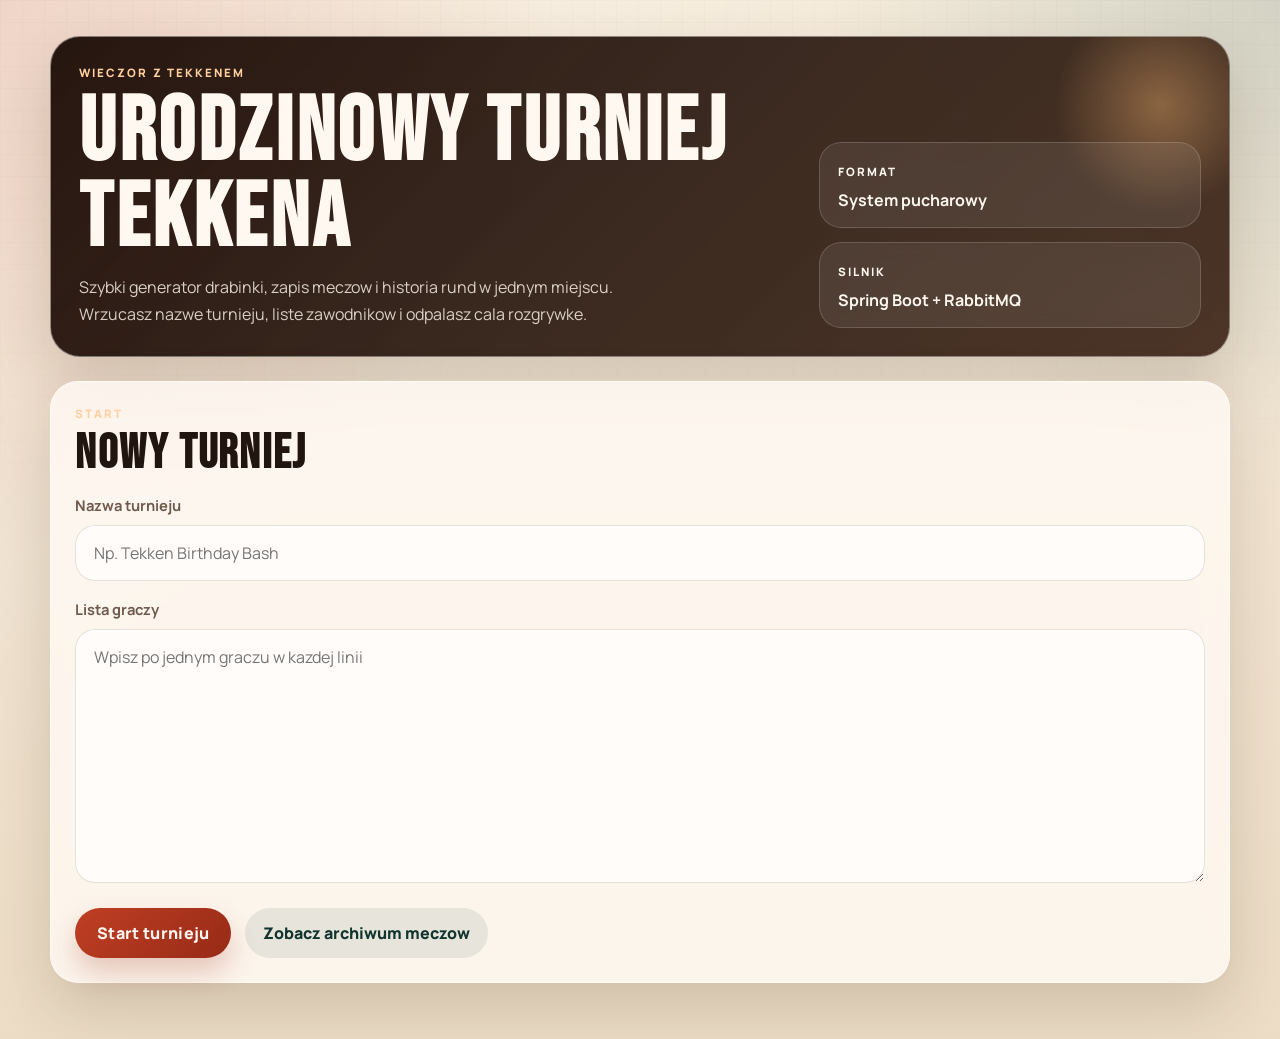
==== commit 22bc3921: "ui fixes" ====
--- a/src/main/resources/static/index.html
+++ b/src/main/resources/static/index.html
@@ -1,5 +1,5 @@
 <!DOCTYPE html>
-<html lang="en">
+<html lang="pl">
 <head>
     <meta charset="UTF-8">
     <meta name="viewport" content="width=device-width, initial-scale=1.0">
@@ -13,7 +13,7 @@
 <main class="page-shell">
     <section class="hero-panel">
         <div class="hero-copy">
-            <p class="eyebrow">Birthday Tekken Night</p>
+            <p class="eyebrow">Wieczor z Tekkenem</p>
             <h1>Urodzinowy Turniej Tekkena</h1>
             <p class="hero-text">
                 Szybki generator drabinki, zapis meczow i historia rund w jednym miejscu.
@@ -22,11 +22,11 @@
         </div>
         <div class="hero-badge-stack">
             <div class="stat-chip">
-                <span class="stat-chip-label">Tryb</span>
-                <strong>Single Elimination</strong>
+                <span class="stat-chip-label">Format</span>
+                <strong>System pucharowy</strong>
             </div>
             <div class="stat-chip">
-                <span class="stat-chip-label">Backend</span>
+                <span class="stat-chip-label">Silnik</span>
                 <strong>Spring Boot + RabbitMQ</strong>
             </div>
         </div>
@@ -53,8 +53,8 @@
     <section class="tournament-layout" id="tournament-section" style="display: none;">
         <div class="panel-card tournament-info">
             <div class="section-heading compact-heading">
-                <p class="section-kicker">Live bracket</p>
-                <h2 id="tournament-title">Tournament: <span id="tournament-name"></span></h2>
+                <p class="section-kicker">Aktualny turniej</p>
+                <h2 id="tournament-title">Turniej: <span id="tournament-name"></span></h2>
             </div>
             <div class="round-pill">Runda <span id="current-round"></span></div>
             <div id="tournament-status"></div>
@@ -78,6 +78,6 @@
         </div>
     </section>
 </main>
-<script src="/app.js?v=1"></script>
+<script src="/app.js?v=2"></script>
 </body>
 </html>
